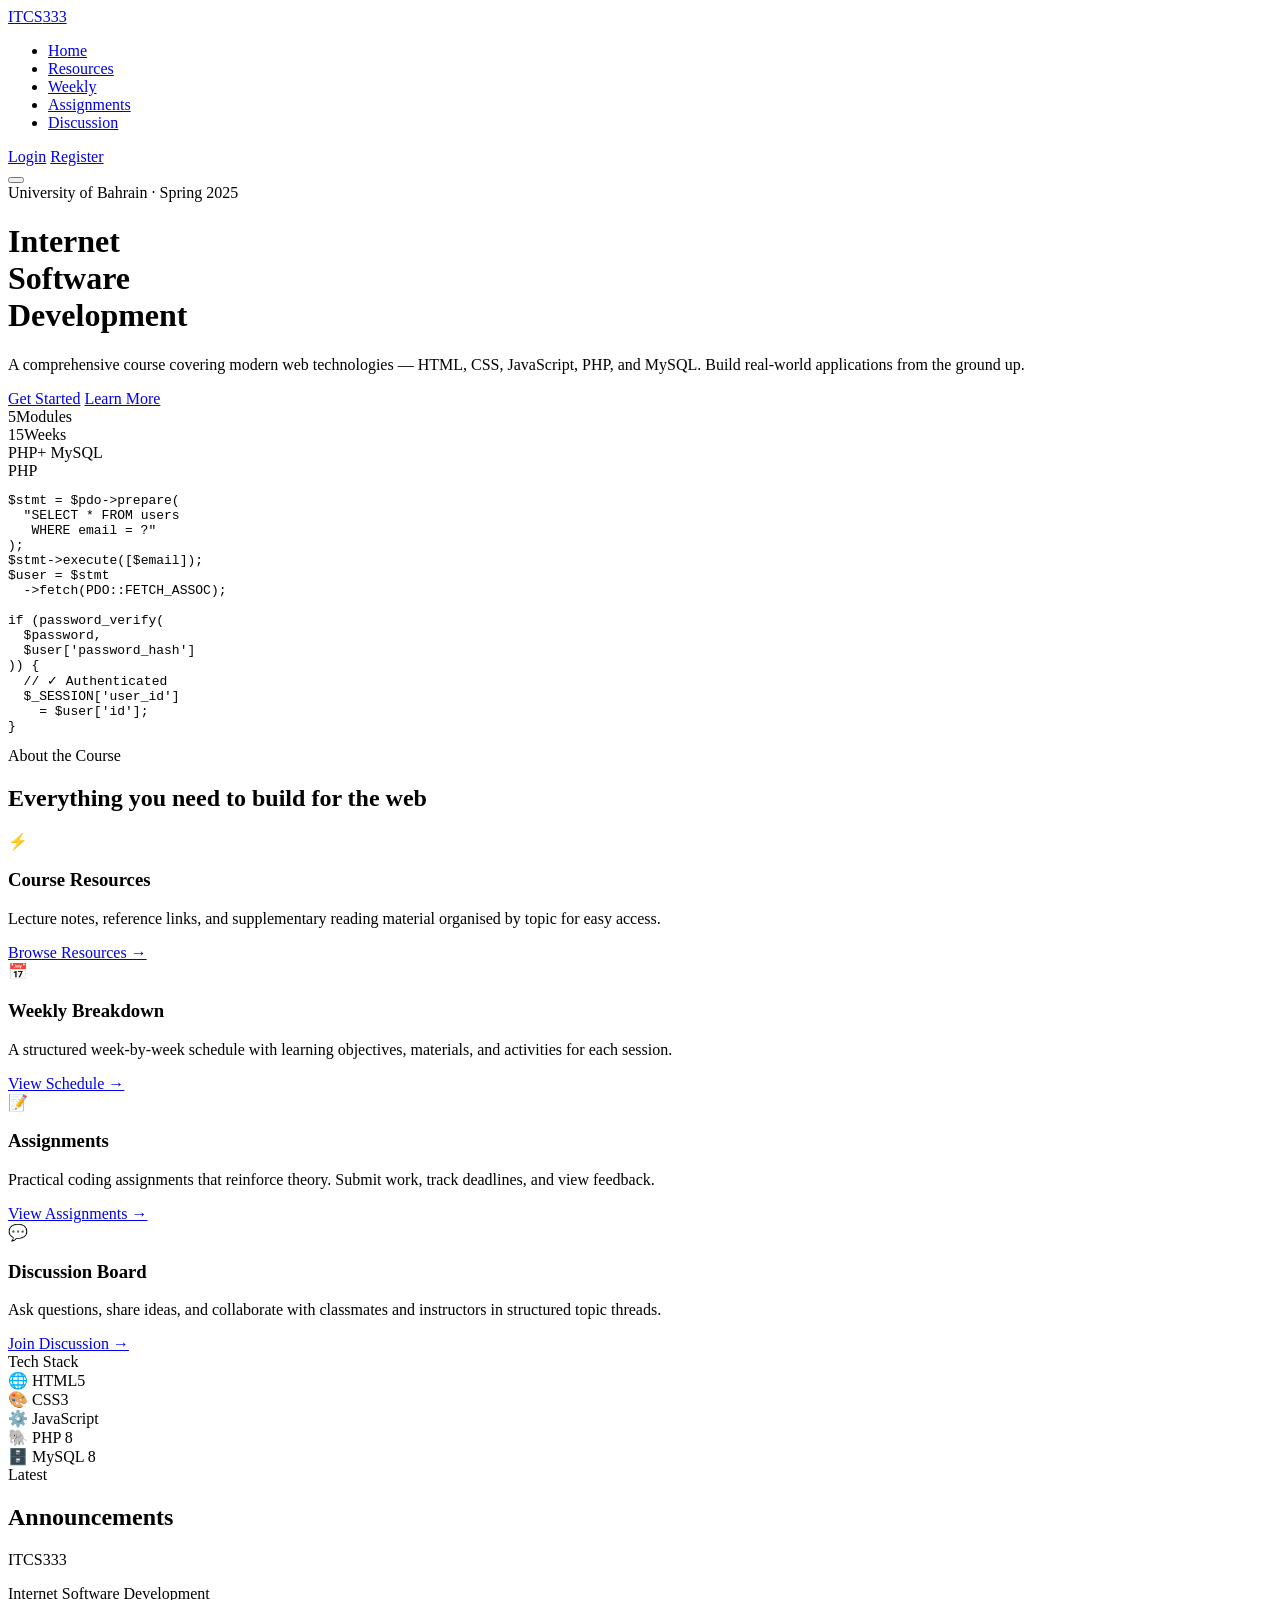
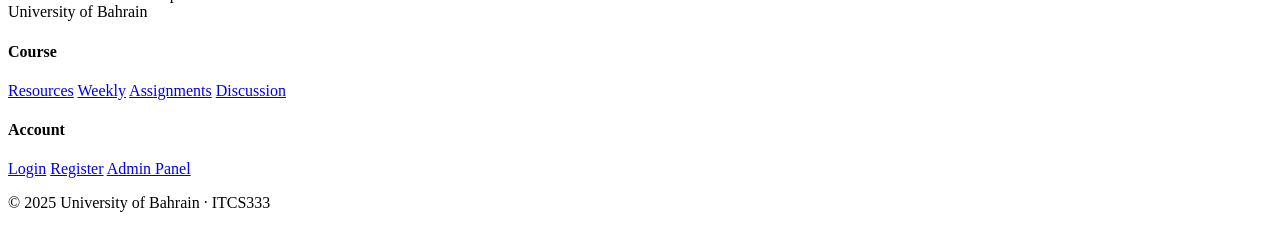
==== index.html @ 6b1d72b9 "Updated" ====
<!DOCTYPE html>
<html lang="en">
<head>
  <meta charset="UTF-8" />
  <meta name="viewport" content="width=device-width, initial-scale=1.0" />
  <title>ITCS333 — Internet Software Development</title>
  <link rel="preconnect" href="https://fonts.googleapis.com" />
  <link rel="preconnect" href="https://fonts.gstatic.com" crossorigin />
  <link href="https://fonts.googleapis.com/css2?family=Syne:wght@400;600;700;800&family=DM+Sans:ital,opsz,wght@0,9..40,300;0,9..40,400;0,9..40,500;1,9..40,300&display=swap" rel="stylesheet" />
  <link rel="stylesheet" href="src/css/style.css" />
</head>
<body>
  <!-- NAV -->
  <nav id="navbar" class="navbar">
    <div class="nav-inner">
      <a href="index.html" class="nav-logo">ITCS<span>333</span></a>
      <ul class="nav-links" id="nav-links">
        <li><a href="index.html" class="active">Home</a></li>
        <li><a href="src/resources/index.html">Resources</a></li>
        <li><a href="src/weekly/index.html">Weekly</a></li>
        <li><a href="src/assignments/index.html">Assignments</a></li>
        <li><a href="src/discussion/index.html">Discussion</a></li>
      </ul>
      <div class="nav-actions" id="nav-actions">
        <a href="src/auth/login.html" class="btn btn-ghost" id="login-btn">Login</a>
        <a href="src/auth/register.html" class="btn btn-primary" id="register-btn">Register</a>
      </div>
      <button class="nav-hamburger" id="hamburger" aria-label="Toggle menu">
        <span></span><span></span><span></span>
      </button>
    </div>
  </nav>

  <!-- HERO -->
  <header class="hero" id="home">
    <div class="hero-bg">
      <div class="hero-grid"></div>
      <div class="hero-orb orb-1"></div>
      <div class="hero-orb orb-2"></div>
    </div>
    <div class="hero-content">
      <div class="hero-badge" id="hero-badge">University of Bahrain · Spring 2025</div>
      <h1 class="hero-title" id="hero-title">
        Internet<br /><span class="hero-accent">Software</span><br />Development
      </h1>
      <p class="hero-sub" id="hero-sub">
        A comprehensive course covering modern web technologies — HTML, CSS, JavaScript, PHP, and MySQL. Build real-world applications from the ground up.
      </p>
      <div class="hero-cta" id="hero-cta">
        <a href="src/auth/register.html" class="btn btn-primary btn-lg">Get Started</a>
        <a href="#course-info" class="btn btn-outline btn-lg">Learn More</a>
      </div>
      <div class="hero-stats" id="hero-stats">
        <div class="stat"><span class="stat-num">5</span><span class="stat-label">Modules</span></div>
        <div class="stat-divider"></div>
        <div class="stat"><span class="stat-num">15</span><span class="stat-label">Weeks</span></div>
        <div class="stat-divider"></div>
        <div class="stat"><span class="stat-num">PHP</span><span class="stat-label">+ MySQL</span></div>
      </div>
    </div>
    <div class="hero-visual">
      <div class="code-card" id="code-card">
        <div class="code-card-bar">
          <span class="dot dot-red"></span>
          <span class="dot dot-yellow"></span>
          <span class="dot dot-green"></span>
          <span class="code-lang">PHP</span>
        </div>
        <pre class="code-body"><code><span class="c-keyword">$stmt</span> = <span class="c-fn">$pdo</span>-><span class="c-fn">prepare</span>(
  <span class="c-str">"SELECT * FROM users
   WHERE email = ?"</span>
);
<span class="c-keyword">$stmt</span>-><span class="c-fn">execute</span>([<span class="c-keyword">$email</span>]);
<span class="c-keyword">$user</span> = <span class="c-keyword">$stmt</span>
  -><span class="c-fn">fetch</span>(<span class="c-const">PDO::FETCH_ASSOC</span>);

<span class="c-kw2">if</span> (<span class="c-fn">password_verify</span>(
  <span class="c-keyword">$password</span>,
  <span class="c-keyword">$user</span>[<span class="c-str">'password_hash'</span>]
)) {
  <span class="c-comment">// ✓ Authenticated</span>
  <span class="c-keyword">$_SESSION</span>[<span class="c-str">'user_id'</span>]
    = <span class="c-keyword">$user</span>[<span class="c-str">'id'</span>];
}</code></pre>
      </div>
    </div>
  </header>

  <!-- COURSE INFO SECTION -->
  <section class="section course-info" id="course-info">
    <div class="container">
      <div class="section-label">About the Course</div>
      <h2 class="section-title">Everything you need to build for the web</h2>
      <div class="info-grid">
        <div class="info-card" id="info-card-0">
          <div class="info-icon">⚡</div>
          <h3>Course Resources</h3>
          <p>Lecture notes, reference links, and supplementary reading material organised by topic for easy access.</p>
          <a href="src/resources/index.html" class="info-link">Browse Resources →</a>
        </div>
        <div class="info-card" id="info-card-1">
          <div class="info-icon">📅</div>
          <h3>Weekly Breakdown</h3>
          <p>A structured week-by-week schedule with learning objectives, materials, and activities for each session.</p>
          <a href="src/weekly/index.html" class="info-link">View Schedule →</a>
        </div>
        <div class="info-card" id="info-card-2">
          <div class="info-icon">📝</div>
          <h3>Assignments</h3>
          <p>Practical coding assignments that reinforce theory. Submit work, track deadlines, and view feedback.</p>
          <a href="src/assignments/index.html" class="info-link">View Assignments →</a>
        </div>
        <div class="info-card" id="info-card-3">
          <div class="info-icon">💬</div>
          <h3>Discussion Board</h3>
          <p>Ask questions, share ideas, and collaborate with classmates and instructors in structured topic threads.</p>
          <a href="src/discussion/index.html" class="info-link">Join Discussion →</a>
        </div>
      </div>
    </div>
  </section>

  <!-- TECH STACK STRIP -->
  <section class="tech-strip">
    <div class="container">
      <div class="tech-label">Tech Stack</div>
      <div class="tech-items">
        <div class="tech-item"><span class="tech-icon">🌐</span> HTML5</div>
        <div class="tech-item"><span class="tech-icon">🎨</span> CSS3</div>
        <div class="tech-item"><span class="tech-icon">⚙️</span> JavaScript</div>
        <div class="tech-item"><span class="tech-icon">🐘</span> PHP 8</div>
        <div class="tech-item"><span class="tech-icon">🗄️</span> MySQL 8</div>
      </div>
    </div>
  </section>

  <!-- ANNOUNCEMENTS / RECENT ACTIVITY -->
  <section class="section announcements" id="announcements">
    <div class="container">
      <div class="announce-header">
        <div>
          <div class="section-label">Latest</div>
          <h2 class="section-title">Announcements</h2>
        </div>
      </div>
      <div class="announce-list" id="announce-list">
        <!-- Populated by JS -->
        <div class="announce-item skeleton"></div>
        <div class="announce-item skeleton"></div>
        <div class="announce-item skeleton"></div>
      </div>
    </div>
  </section>

  <!-- FOOTER -->
  <footer class="footer" id="footer">
    <div class="container footer-inner">
      <div class="footer-brand">
        <span class="nav-logo">ITCS<span>333</span></span>
        <p>Internet Software Development<br />University of Bahrain</p>
      </div>
      <div class="footer-links">
        <div class="footer-col">
          <h4>Course</h4>
          <a href="src/resources/index.html">Resources</a>
          <a href="src/weekly/index.html">Weekly</a>
          <a href="src/assignments/index.html">Assignments</a>
          <a href="src/discussion/index.html">Discussion</a>
        </div>
        <div class="footer-col">
          <h4>Account</h4>
          <a href="src/auth/login.html">Login</a>
          <a href="src/auth/register.html">Register</a>
          <a href="src/admin/index.html">Admin Panel</a>
        </div>
      </div>
    </div>
    <div class="footer-bottom">
      <p>© 2025 University of Bahrain · ITCS333</p>
    </div>
  </footer>

  <script src="src/js/main.js"></script>
  <script src="src/js/auth.js"></script>
</body>
</html>
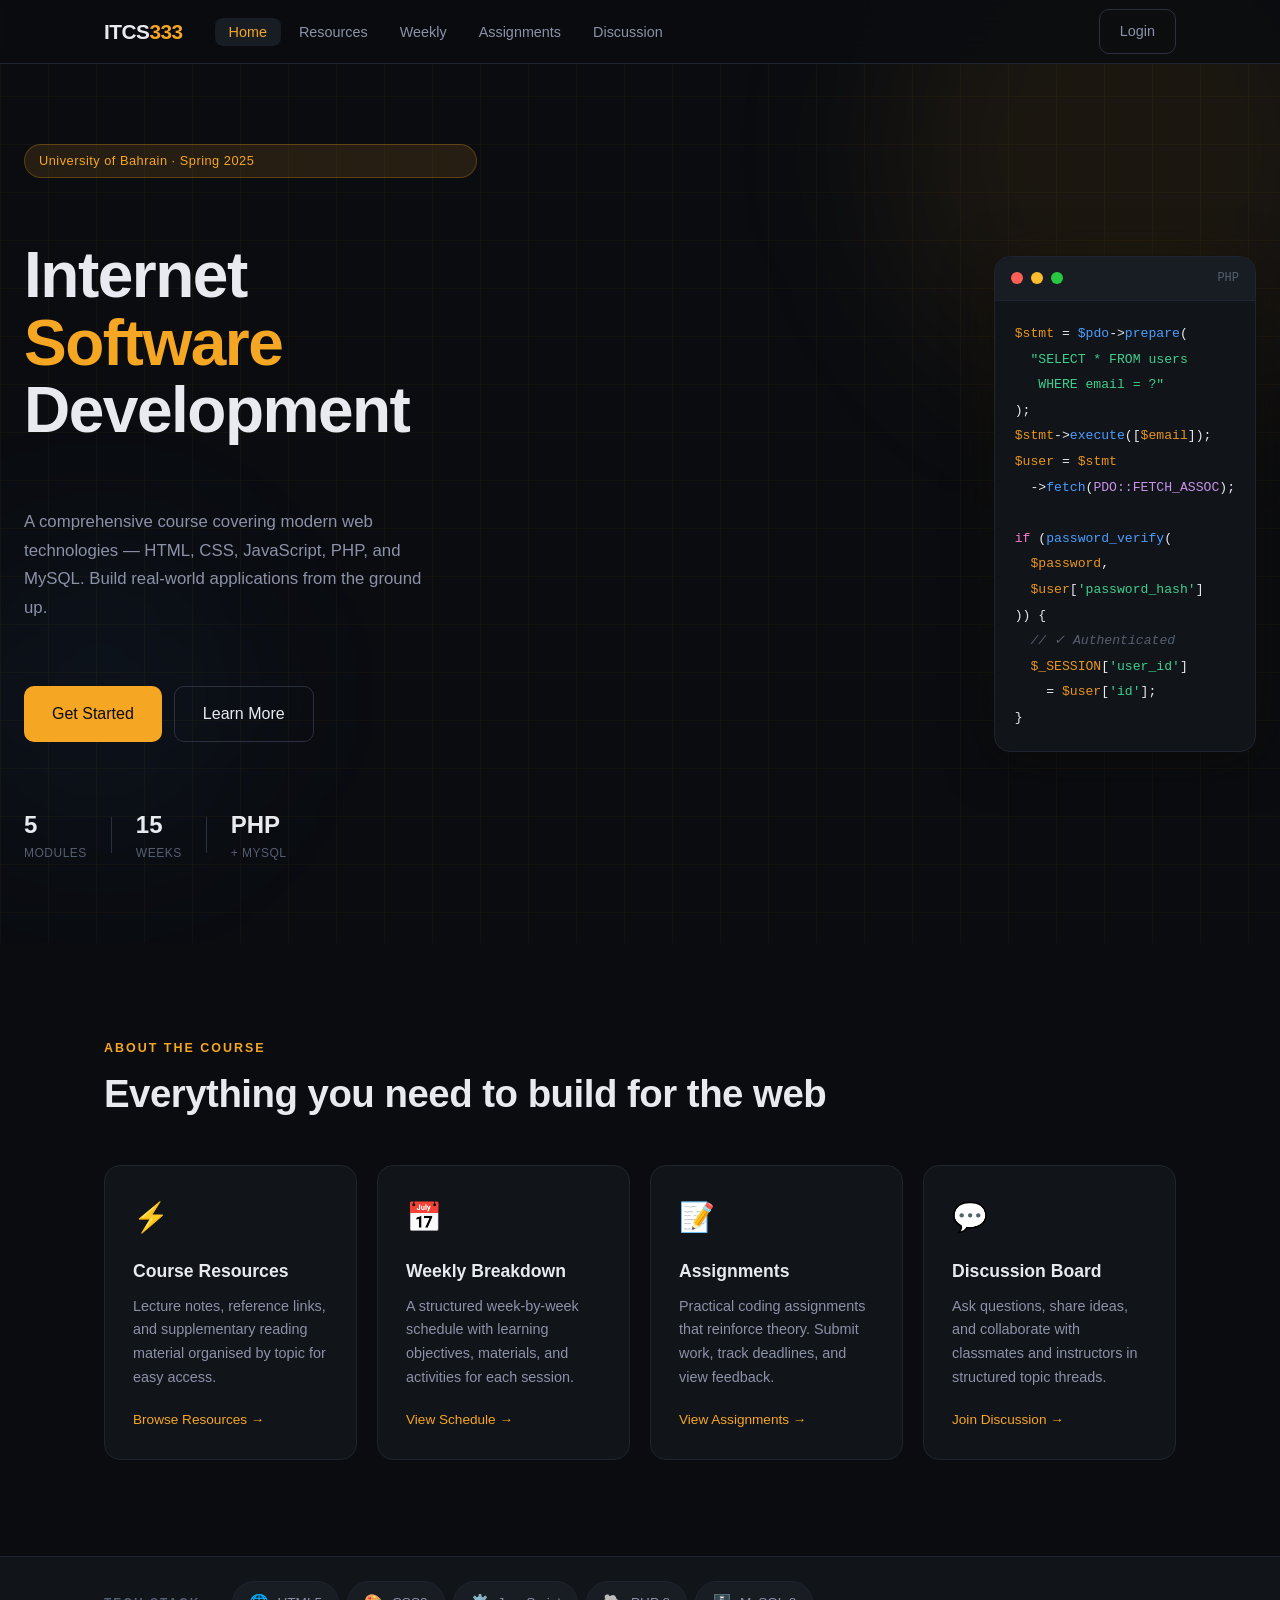
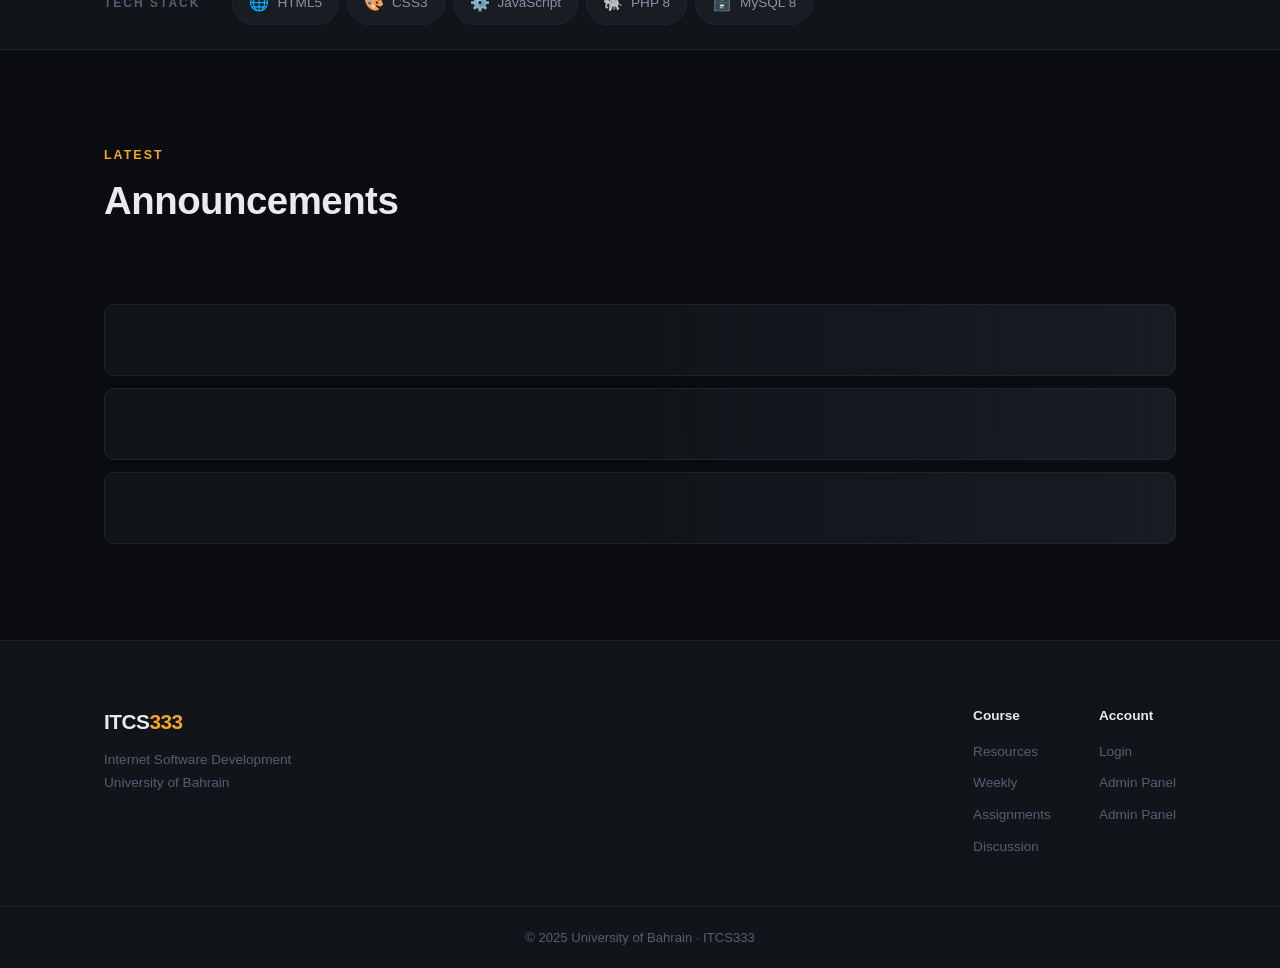
==== commit 2772b806: "Updated2" ====
--- a/index.html
+++ b/index.html
@@ -7,7 +7,7 @@
   <link rel="preconnect" href="https://fonts.googleapis.com" />
   <link rel="preconnect" href="https://fonts.gstatic.com" crossorigin />
   <link href="https://fonts.googleapis.com/css2?family=Syne:wght@400;600;700;800&family=DM+Sans:ital,opsz,wght@0,9..40,300;0,9..40,400;0,9..40,500;1,9..40,300&display=swap" rel="stylesheet" />
-  <link rel="stylesheet" href="src/css/style.css" />
+  <link rel="stylesheet" href="src/common/styles.css" />
 </head>
 <body>
   <!-- NAV -->
@@ -22,8 +22,7 @@
         <li><a href="src/discussion/index.html">Discussion</a></li>
       </ul>
       <div class="nav-actions" id="nav-actions">
-        <a href="src/auth/login.html" class="btn btn-ghost" id="login-btn">Login</a>
-        <a href="src/auth/register.html" class="btn btn-primary" id="register-btn">Register</a>
+        <a href="src/auth/login.html" class="btn btn-ghost">Login</a>
       </div>
       <button class="nav-hamburger" id="hamburger" aria-label="Toggle menu">
         <span></span><span></span><span></span>
@@ -170,7 +169,7 @@
         <div class="footer-col">
           <h4>Account</h4>
           <a href="src/auth/login.html">Login</a>
-          <a href="src/auth/register.html">Register</a>
+          <a href="src/admin/manage_users.html">Admin Panel</a>
           <a href="src/admin/index.html">Admin Panel</a>
         </div>
       </div>
@@ -180,7 +179,5 @@
     </div>
   </footer>
 
-  <script src="src/js/main.js"></script>
-  <script src="src/js/auth.js"></script>
 </body>
 </html>
--- a/src/common/styles.css
+++ b/src/common/styles.css
@@ -0,0 +1,487 @@
+/* CSS Styles */
+/* ═══════════════════════════════════════════════
+   ITCS333 — Global Styles
+   Aesthetic: Academic-tech, dark-anchored, amber accent
+   ═══════════════════════════════════════════════ */
+
+/* ── Reset & Variables ── */
+*, *::before, *::after { box-sizing: border-box; margin: 0; padding: 0; }
+
+:root {
+  --bg:         #0a0c10;
+  --bg-2:       #111419;
+  --bg-3:       #181c23;
+  --border:     #1f2530;
+  --border-2:   #2a3040;
+  --text:       #e8eaf0;
+  --text-2:     #8b92a8;
+  --text-3:     #555e72;
+  --accent:     #f5a623;
+  --accent-2:   #e8961a;
+  --accent-dim: rgba(245,166,35,0.12);
+  --accent-glow:rgba(245,166,35,0.25);
+  --blue:       #4a9eff;
+  --green:      #3ecf8e;
+  --red:        #ff5f5f;
+  --radius:     10px;
+  --radius-lg:  16px;
+  --shadow:     0 4px 24px rgba(0,0,0,0.4);
+  --shadow-lg:  0 8px 48px rgba(0,0,0,0.5);
+  --font-head:  'Syne', sans-serif;
+  --font-body:  'DM Sans', sans-serif;
+  --nav-h:      64px;
+  --transition: 0.2s ease;
+}
+
+html { scroll-behavior: smooth; font-size: 16px; }
+
+body {
+  background: var(--bg);
+  color: var(--text);
+  font-family: var(--font-body);
+  font-size: 1rem;
+  line-height: 1.6;
+  -webkit-font-smoothing: antialiased;
+  overflow-x: hidden;
+}
+
+a { color: inherit; text-decoration: none; }
+img { max-width: 100%; display: block; }
+ul { list-style: none; }
+
+/* ── Utility ── */
+.container { max-width: 1120px; margin: 0 auto; padding: 0 24px; }
+
+.btn {
+  display: inline-flex; align-items: center; justify-content: center;
+  gap: 8px; padding: 10px 20px; border-radius: var(--radius);
+  font-family: var(--font-body); font-size: 0.9rem; font-weight: 500;
+  cursor: pointer; border: none; transition: all var(--transition);
+  white-space: nowrap; text-decoration: none;
+}
+.btn-primary { background: var(--accent); color: #0a0c10; }
+.btn-primary:hover { background: var(--accent-2); transform: translateY(-1px); box-shadow: 0 4px 16px var(--accent-glow); }
+.btn-ghost { background: transparent; color: var(--text-2); border: 1px solid var(--border-2); }
+.btn-ghost:hover { color: var(--text); border-color: var(--text-3); }
+.btn-outline { background: transparent; color: var(--text); border: 1px solid var(--border-2); }
+.btn-outline:hover { border-color: var(--accent); color: var(--accent); }
+.btn-danger { background: var(--red); color: #fff; }
+.btn-danger:hover { opacity: 0.85; }
+.btn-lg { padding: 14px 28px; font-size: 1rem; }
+.btn-full { width: 100%; }
+.btn:disabled { opacity: 0.5; cursor: not-allowed; }
+
+/* ── Navbar ── */
+.navbar {
+  position: fixed; top: 0; left: 0; right: 0; z-index: 100;
+  height: var(--nav-h);
+  background: rgba(10,12,16,0.85);
+  border-bottom: 1px solid var(--border);
+  backdrop-filter: blur(16px);
+  -webkit-backdrop-filter: blur(16px);
+  transition: background var(--transition);
+}
+.nav-inner {
+  max-width: 1120px; margin: 0 auto; padding: 0 24px;
+  height: 100%; display: flex; align-items: center; gap: 32px;
+}
+.nav-logo {
+  font-family: var(--font-head); font-size: 1.3rem; font-weight: 800;
+  color: var(--text); letter-spacing: -0.5px;
+}
+.nav-logo span { color: var(--accent); }
+.nav-links { display: flex; gap: 4px; flex: 1; }
+.nav-links a {
+  padding: 6px 14px; border-radius: 8px; font-size: 0.9rem;
+  color: var(--text-2); transition: all var(--transition);
+}
+.nav-links a:hover, .nav-links a.active { color: var(--text); background: var(--bg-3); }
+.nav-links a.active { color: var(--accent); }
+.nav-actions { display: flex; gap: 10px; margin-left: auto; }
+.nav-hamburger { display: none; flex-direction: column; gap: 5px; background: none; border: none; cursor: pointer; padding: 4px; }
+.nav-hamburger span { display: block; width: 22px; height: 2px; background: var(--text-2); border-radius: 2px; transition: all var(--transition); }
+
+/* ── Hero ── */
+.hero {
+  min-height: 100vh; display: flex; align-items: center;
+  padding: var(--nav-h) 24px 0;
+  position: relative; overflow: hidden;
+}
+.hero-bg { position: absolute; inset: 0; z-index: 0; }
+.hero-grid {
+  position: absolute; inset: 0;
+  background-image:
+    linear-gradient(rgba(245,166,35,0.04) 1px, transparent 1px),
+    linear-gradient(90deg, rgba(245,166,35,0.04) 1px, transparent 1px);
+  background-size: 48px 48px;
+}
+.hero-orb {
+  position: absolute; border-radius: 50%; filter: blur(80px); pointer-events: none;
+}
+.orb-1 { width: 500px; height: 500px; background: rgba(245,166,35,0.07); top: -100px; right: -100px; animation: float 8s ease-in-out infinite; }
+.orb-2 { width: 300px; height: 300px; background: rgba(74,158,255,0.05); bottom: 100px; left: -50px; animation: float 10s ease-in-out infinite reverse; }
+@keyframes float { 0%,100% { transform: translateY(0); } 50% { transform: translateY(-30px); } }
+
+.hero { max-width: 100%; }
+.hero-content {
+  position: relative; z-index: 1;
+  max-width: 1120px; margin: 0 auto; padding: 80px 0;
+  display: grid; grid-template-columns: 1fr 1fr; gap: 64px; align-items: center;
+  width: 100%;
+}
+/* hero content is left col */
+.hero-content > *:not(.hero-visual) { grid-column: 1; }
+.hero-visual { grid-column: 2; grid-row: 1 / 6; }
+
+.hero-badge {
+  display: inline-flex; align-items: center; gap: 8px;
+  background: var(--accent-dim); border: 1px solid rgba(245,166,35,0.25);
+  color: var(--accent); padding: 6px 14px; border-radius: 100px;
+  font-size: 0.8rem; font-weight: 500; letter-spacing: 0.5px;
+  opacity: 0; animation: fadeUp 0.6s ease 0.1s forwards;
+}
+.hero-title {
+  font-family: var(--font-head); font-size: clamp(2.8rem, 5vw, 4.2rem);
+  font-weight: 800; line-height: 1.05; letter-spacing: -1.5px;
+  opacity: 0; animation: fadeUp 0.6s ease 0.25s forwards;
+}
+.hero-accent { color: var(--accent); }
+.hero-sub {
+  font-size: 1.05rem; color: var(--text-2); max-width: 420px; line-height: 1.7;
+  opacity: 0; animation: fadeUp 0.6s ease 0.35s forwards;
+}
+.hero-cta {
+  display: flex; gap: 12px; flex-wrap: wrap;
+  opacity: 0; animation: fadeUp 0.6s ease 0.45s forwards;
+}
+.hero-stats {
+  display: flex; align-items: center; gap: 24px;
+  opacity: 0; animation: fadeUp 0.6s ease 0.55s forwards;
+}
+.stat { display: flex; flex-direction: column; }
+.stat-num { font-family: var(--font-head); font-size: 1.5rem; font-weight: 700; color: var(--text); }
+.stat-label { font-size: 0.75rem; color: var(--text-3); text-transform: uppercase; letter-spacing: 0.5px; }
+.stat-divider { width: 1px; height: 36px; background: var(--border-2); }
+
+/* Code card */
+.hero-visual {
+  display: flex; justify-content: center; align-items: center;
+  opacity: 0; animation: fadeIn 0.8s ease 0.5s forwards;
+}
+.code-card {
+  background: var(--bg-2); border: 1px solid var(--border);
+  border-radius: var(--radius-lg); overflow: hidden;
+  box-shadow: var(--shadow-lg), 0 0 60px rgba(245,166,35,0.06);
+  width: 100%; max-width: 400px;
+}
+.code-card-bar {
+  display: flex; align-items: center; gap: 8px;
+  padding: 12px 16px; background: var(--bg-3); border-bottom: 1px solid var(--border);
+}
+.dot { width: 12px; height: 12px; border-radius: 50%; }
+.dot-red { background: #ff5f57; }
+.dot-yellow { background: #febc2e; }
+.dot-green { background: #28c840; }
+.code-lang { margin-left: auto; font-size: 0.75rem; color: var(--text-3); font-family: monospace; }
+.code-body { padding: 20px; overflow: auto; }
+.code-body code { font-family: 'Courier New', monospace; font-size: 0.82rem; line-height: 1.7; }
+.c-keyword { color: #e8961a; }
+.c-fn      { color: #4a9eff; }
+.c-str     { color: #3ecf8e; }
+.c-const   { color: #c792ea; }
+.c-kw2     { color: #ff79c6; }
+.c-comment { color: #555e72; font-style: italic; }
+
+@keyframes fadeUp { from { opacity:0; transform:translateY(20px); } to { opacity:1; transform:translateY(0); } }
+@keyframes fadeIn { from { opacity:0; } to { opacity:1; } }
+
+/* ── Sections ── */
+.section { padding: 96px 0; }
+.section-label {
+  font-size: 0.78rem; font-weight: 600; letter-spacing: 2px;
+  text-transform: uppercase; color: var(--accent); margin-bottom: 12px;
+}
+.section-title {
+  font-family: var(--font-head); font-size: clamp(1.8rem, 3vw, 2.6rem);
+  font-weight: 700; letter-spacing: -0.5px; line-height: 1.2; margin-bottom: 48px;
+}
+
+/* ── Course Info Cards ── */
+.course-info { background: var(--bg); }
+.info-grid { display: grid; grid-template-columns: repeat(auto-fit, minmax(240px, 1fr)); gap: 20px; }
+.info-card {
+  background: var(--bg-2); border: 1px solid var(--border);
+  border-radius: var(--radius-lg); padding: 28px;
+  transition: all var(--transition); cursor: default;
+}
+.info-card:hover {
+  border-color: var(--accent); background: var(--bg-3);
+  transform: translateY(-2px); box-shadow: 0 8px 32px rgba(245,166,35,0.08);
+}
+.info-icon { font-size: 1.8rem; margin-bottom: 16px; }
+.info-card h3 {
+  font-family: var(--font-head); font-size: 1.1rem; font-weight: 700;
+  margin-bottom: 10px; color: var(--text);
+}
+.info-card p { font-size: 0.9rem; color: var(--text-2); line-height: 1.65; margin-bottom: 16px; }
+.info-link { font-size: 0.85rem; color: var(--accent); font-weight: 500; transition: gap var(--transition); }
+.info-link:hover { text-decoration: underline; }
+
+/* ── Tech Strip ── */
+.tech-strip { background: var(--bg-2); border-top: 1px solid var(--border); border-bottom: 1px solid var(--border); padding: 24px 0; }
+.tech-strip .container { display: flex; align-items: center; gap: 32px; flex-wrap: wrap; }
+.tech-label { font-size: 0.75rem; text-transform: uppercase; letter-spacing: 2px; color: var(--text-3); font-weight: 600; }
+.tech-items { display: flex; gap: 8px; flex-wrap: wrap; }
+.tech-item { display: flex; align-items: center; gap: 8px; padding: 8px 16px; background: var(--bg-3); border: 1px solid var(--border); border-radius: 100px; font-size: 0.85rem; color: var(--text-2); }
+.tech-icon { font-size: 1rem; }
+
+/* ── Announcements ── */
+.announcements { background: var(--bg); }
+.announce-header { display: flex; align-items: flex-end; justify-content: space-between; margin-bottom: 32px; }
+.announce-list { display: flex; flex-direction: column; gap: 12px; }
+.announce-item {
+  background: var(--bg-2); border: 1px solid var(--border);
+  border-radius: var(--radius); padding: 20px 24px;
+  display: flex; align-items: flex-start; gap: 16px;
+  transition: border-color var(--transition);
+}
+.announce-item:hover { border-color: var(--border-2); }
+.announce-dot { width: 8px; height: 8px; border-radius: 50%; background: var(--accent); margin-top: 6px; flex-shrink: 0; }
+.announce-body { flex: 1; }
+.announce-title { font-weight: 500; color: var(--text); margin-bottom: 4px; }
+.announce-meta { font-size: 0.82rem; color: var(--text-3); }
+.skeleton {
+  height: 72px; border-radius: var(--radius);
+  background: linear-gradient(90deg, var(--bg-2) 25%, var(--bg-3) 50%, var(--bg-2) 75%);
+  background-size: 200% 100%;
+  animation: shimmer 1.4s infinite;
+}
+@keyframes shimmer { 0% { background-position:200% 0; } 100% { background-position:-200% 0; } }
+
+/* ── Footer ── */
+.footer { background: var(--bg-2); border-top: 1px solid var(--border); padding: 64px 0 0; }
+.footer-inner { display: flex; gap: 64px; flex-wrap: wrap; padding-bottom: 48px; }
+.footer-brand p { font-size: 0.85rem; color: var(--text-3); margin-top: 10px; line-height: 1.7; }
+.footer-links { display: flex; gap: 48px; margin-left: auto; }
+.footer-col { display: flex; flex-direction: column; gap: 10px; }
+.footer-col h4 { font-family: var(--font-head); font-size: 0.85rem; font-weight: 700; color: var(--text); margin-bottom: 4px; }
+.footer-col a { font-size: 0.85rem; color: var(--text-3); transition: color var(--transition); }
+.footer-col a:hover { color: var(--accent); }
+.footer-bottom { border-top: 1px solid var(--border); padding: 20px 24px; text-align: center; font-size: 0.82rem; color: var(--text-3); }
+
+/* ═══════════════════════════════════════════════
+   AUTH PAGES (login.html / register.html)
+   ═══════════════════════════════════════════════ */
+.auth-page {
+  min-height: 100vh; display: flex; align-items: center; justify-content: center;
+  padding: 24px; background: var(--bg);
+  position: relative; overflow: hidden;
+}
+.auth-page::before {
+  content: ''; position: absolute; inset: 0;
+  background-image:
+    linear-gradient(rgba(245,166,35,0.03) 1px, transparent 1px),
+    linear-gradient(90deg, rgba(245,166,35,0.03) 1px, transparent 1px);
+  background-size: 48px 48px;
+}
+.auth-card {
+  background: var(--bg-2); border: 1px solid var(--border);
+  border-radius: var(--radius-lg); padding: 40px;
+  width: 100%; max-width: 440px; position: relative; z-index: 1;
+  box-shadow: var(--shadow-lg);
+  animation: fadeUp 0.5s ease forwards;
+}
+.auth-logo { text-align: center; margin-bottom: 32px; }
+.auth-logo .nav-logo { font-size: 1.6rem; }
+.auth-logo p { font-size: 0.85rem; color: var(--text-3); margin-top: 6px; }
+.auth-title {
+  font-family: var(--font-head); font-size: 1.5rem; font-weight: 700;
+  text-align: center; margin-bottom: 8px;
+}
+.auth-sub { text-align: center; font-size: 0.88rem; color: var(--text-2); margin-bottom: 32px; }
+
+/* Forms */
+.form-group { display: flex; flex-direction: column; gap: 6px; margin-bottom: 18px; }
+.form-label { font-size: 0.85rem; font-weight: 500; color: var(--text-2); }
+.form-input {
+  background: var(--bg-3); border: 1px solid var(--border-2);
+  border-radius: var(--radius); padding: 11px 14px;
+  color: var(--text); font-family: var(--font-body); font-size: 0.95rem;
+  transition: border-color var(--transition), box-shadow var(--transition);
+  width: 100%;
+}
+.form-input:focus { outline: none; border-color: var(--accent); box-shadow: 0 0 0 3px var(--accent-dim); }
+.form-input::placeholder { color: var(--text-3); }
+.form-input.error { border-color: var(--red); }
+.form-error { font-size: 0.8rem; color: var(--red); min-height: 16px; }
+.form-hint { font-size: 0.8rem; color: var(--text-3); }
+
+.auth-footer { text-align: center; margin-top: 24px; font-size: 0.88rem; color: var(--text-3); }
+.auth-footer a { color: var(--accent); font-weight: 500; }
+.auth-footer a:hover { text-decoration: underline; }
+
+.alert {
+  padding: 12px 16px; border-radius: var(--radius); font-size: 0.88rem;
+  margin-bottom: 20px; display: none;
+}
+.alert.show { display: block; }
+.alert-error { background: rgba(255,95,95,0.1); border: 1px solid rgba(255,95,95,0.25); color: #ff8080; }
+.alert-success { background: rgba(62,207,142,0.1); border: 1px solid rgba(62,207,142,0.25); color: var(--green); }
+
+/* Password strength */
+.pw-strength { display: flex; gap: 4px; margin-top: 6px; }
+.pw-bar { height: 3px; flex: 1; border-radius: 2px; background: var(--border-2); transition: background 0.3s; }
+.pw-bar.weak   { background: var(--red); }
+.pw-bar.fair   { background: var(--accent); }
+.pw-bar.strong { background: var(--green); }
+.pw-label { font-size: 0.75rem; color: var(--text-3); margin-top: 4px; }
+
+/* ═══════════════════════════════════════════════
+   ADMIN PANEL (src/admin/)
+   ═══════════════════════════════════════════════ */
+.admin-layout { display: flex; min-height: 100vh; padding-top: var(--nav-h); }
+.admin-sidebar {
+  width: 240px; background: var(--bg-2); border-right: 1px solid var(--border);
+  padding: 24px 16px; position: fixed; top: var(--nav-h); bottom: 0;
+  overflow-y: auto; z-index: 50;
+}
+.sidebar-title { font-size: 0.72rem; text-transform: uppercase; letter-spacing: 2px; color: var(--text-3); font-weight: 600; padding: 0 8px; margin-bottom: 12px; }
+.sidebar-nav { display: flex; flex-direction: column; gap: 2px; }
+.sidebar-link {
+  display: flex; align-items: center; gap: 10px; padding: 10px 12px;
+  border-radius: 8px; font-size: 0.9rem; color: var(--text-2);
+  transition: all var(--transition);
+}
+.sidebar-link:hover { background: var(--bg-3); color: var(--text); }
+.sidebar-link.active { background: var(--accent-dim); color: var(--accent); }
+.sidebar-icon { width: 18px; text-align: center; }
+.admin-main { flex: 1; margin-left: 240px; padding: 32px; }
+.admin-header { margin-bottom: 32px; }
+.admin-header h1 { font-family: var(--font-head); font-size: 1.8rem; font-weight: 700; }
+.admin-header p { color: var(--text-2); font-size: 0.9rem; margin-top: 4px; }
+
+/* Stats cards */
+.stats-grid { display: grid; grid-template-columns: repeat(auto-fit, minmax(180px, 1fr)); gap: 16px; margin-bottom: 32px; }
+.stat-card {
+  background: var(--bg-2); border: 1px solid var(--border);
+  border-radius: var(--radius); padding: 20px;
+}
+.stat-card-label { font-size: 0.8rem; color: var(--text-3); text-transform: uppercase; letter-spacing: 0.5px; margin-bottom: 8px; }
+.stat-card-num { font-family: var(--font-head); font-size: 2rem; font-weight: 700; color: var(--text); }
+.stat-card-sub { font-size: 0.78rem; color: var(--text-3); margin-top: 4px; }
+
+/* Tables */
+.table-card { background: var(--bg-2); border: 1px solid var(--border); border-radius: var(--radius-lg); overflow: hidden; }
+.table-card-header { display: flex; align-items: center; justify-content: space-between; padding: 20px 24px; border-bottom: 1px solid var(--border); }
+.table-card-header h2 { font-family: var(--font-head); font-size: 1.1rem; font-weight: 700; }
+.data-table { width: 100%; border-collapse: collapse; }
+.data-table th {
+  text-align: left; padding: 12px 24px; font-size: 0.78rem;
+  text-transform: uppercase; letter-spacing: 0.5px;
+  color: var(--text-3); background: var(--bg-3);
+  border-bottom: 1px solid var(--border); font-weight: 600;
+}
+.data-table td { padding: 14px 24px; font-size: 0.9rem; border-bottom: 1px solid var(--border); vertical-align: middle; }
+.data-table tr:last-child td { border-bottom: none; }
+.data-table tr:hover td { background: rgba(255,255,255,0.01); }
+.data-table .actions { display: flex; gap: 8px; }
+
+/* Badges */
+.badge {
+  display: inline-flex; align-items: center; padding: 3px 10px;
+  border-radius: 100px; font-size: 0.75rem; font-weight: 600;
+}
+.badge-admin  { background: rgba(245,166,35,0.15); color: var(--accent); }
+.badge-student{ background: rgba(74,158,255,0.15); color: var(--blue); }
+.badge-active { background: rgba(62,207,142,0.15); color: var(--green); }
+
+/* Search bar */
+.search-bar {
+  display: flex; align-items: center; gap: 10px;
+  background: var(--bg-3); border: 1px solid var(--border-2);
+  border-radius: var(--radius); padding: 8px 14px;
+}
+.search-bar input {
+  background: none; border: none; color: var(--text);
+  font-family: var(--font-body); font-size: 0.9rem; outline: none; width: 200px;
+}
+.search-bar input::placeholder { color: var(--text-3); }
+
+/* Modal */
+.modal-overlay {
+  position: fixed; inset: 0; background: rgba(0,0,0,0.6);
+  z-index: 200; display: flex; align-items: center; justify-content: center;
+  padding: 24px; opacity: 0; pointer-events: none; transition: opacity 0.2s;
+}
+.modal-overlay.open { opacity: 1; pointer-events: auto; }
+.modal {
+  background: var(--bg-2); border: 1px solid var(--border);
+  border-radius: var(--radius-lg); padding: 32px; width: 100%; max-width: 480px;
+  transform: translateY(16px); transition: transform 0.2s;
+}
+.modal-overlay.open .modal { transform: translateY(0); }
+.modal-title { font-family: var(--font-head); font-size: 1.2rem; font-weight: 700; margin-bottom: 20px; }
+.modal-actions { display: flex; gap: 10px; margin-top: 24px; justify-content: flex-end; }
+
+/* Pagination */
+.pagination { display: flex; align-items: center; gap: 4px; padding: 20px 24px; justify-content: center; border-top: 1px solid var(--border); }
+.page-btn {
+  width: 36px; height: 36px; border-radius: 8px; border: 1px solid var(--border);
+  background: none; color: var(--text-2); font-size: 0.88rem; cursor: pointer;
+  transition: all var(--transition); display: flex; align-items: center; justify-content: center;
+}
+.page-btn:hover { border-color: var(--accent); color: var(--accent); }
+.page-btn.active { background: var(--accent); border-color: var(--accent); color: #0a0c10; font-weight: 600; }
+
+/* ── Responsive ── */
+@media (max-width: 900px) {
+  .hero-content { grid-template-columns: 1fr; gap: 48px; }
+  .hero-visual { grid-column: 1; grid-row: auto; }
+  .hero-title { font-size: 2.6rem; }
+  .admin-sidebar { transform: translateX(-100%); transition: transform 0.2s; }
+  .admin-sidebar.open { transform: translateX(0); }
+  .admin-main { margin-left: 0; }
+}
+
+@media (max-width: 640px) {
+  .nav-links, .nav-actions { display: none; }
+  .nav-hamburger { display: flex; }
+  .nav-links.open {
+    display: flex; flex-direction: column;
+    position: absolute; top: var(--nav-h); left: 0; right: 0;
+    background: var(--bg-2); border-bottom: 1px solid var(--border);
+    padding: 16px;
+  }
+  .hero-title { font-size: 2rem; }
+  .hero-cta { flex-direction: column; }
+  .auth-card { padding: 28px 20px; }
+  .footer-inner { flex-direction: column; gap: 32px; }
+  .footer-links { margin-left: 0; }
+}
+
+/* ── Notification toast ── */
+.toast {
+  position: fixed; bottom: 24px; right: 24px; z-index: 300;
+  background: var(--bg-2); border: 1px solid var(--border);
+  border-radius: var(--radius); padding: 14px 20px;
+  font-size: 0.9rem; box-shadow: var(--shadow);
+  transform: translateY(20px); opacity: 0;
+  transition: all 0.3s; pointer-events: none;
+}
+.toast.show { transform: translateY(0); opacity: 1; pointer-events: auto; }
+.toast.success { border-left: 3px solid var(--green); }
+.toast.error   { border-left: 3px solid var(--red); }
+
+/* ── Loading spinner ── */
+.spinner {
+  width: 20px; height: 20px; border: 2px solid var(--border-2);
+  border-top-color: var(--accent); border-radius: 50%;
+  animation: spin 0.6s linear infinite; display: inline-block;
+}
+@keyframes spin { to { transform: rotate(360deg); } }
+
+/* ── Empty state ── */
+.empty-state { text-align: center; padding: 64px 24px; color: var(--text-3); }
+.empty-state-icon { font-size: 3rem; margin-bottom: 16px; }
+.empty-state h3 { font-family: var(--font-head); font-size: 1.1rem; font-weight: 600; color: var(--text-2); margin-bottom: 8px; }
+.empty-state p { font-size: 0.88rem; }
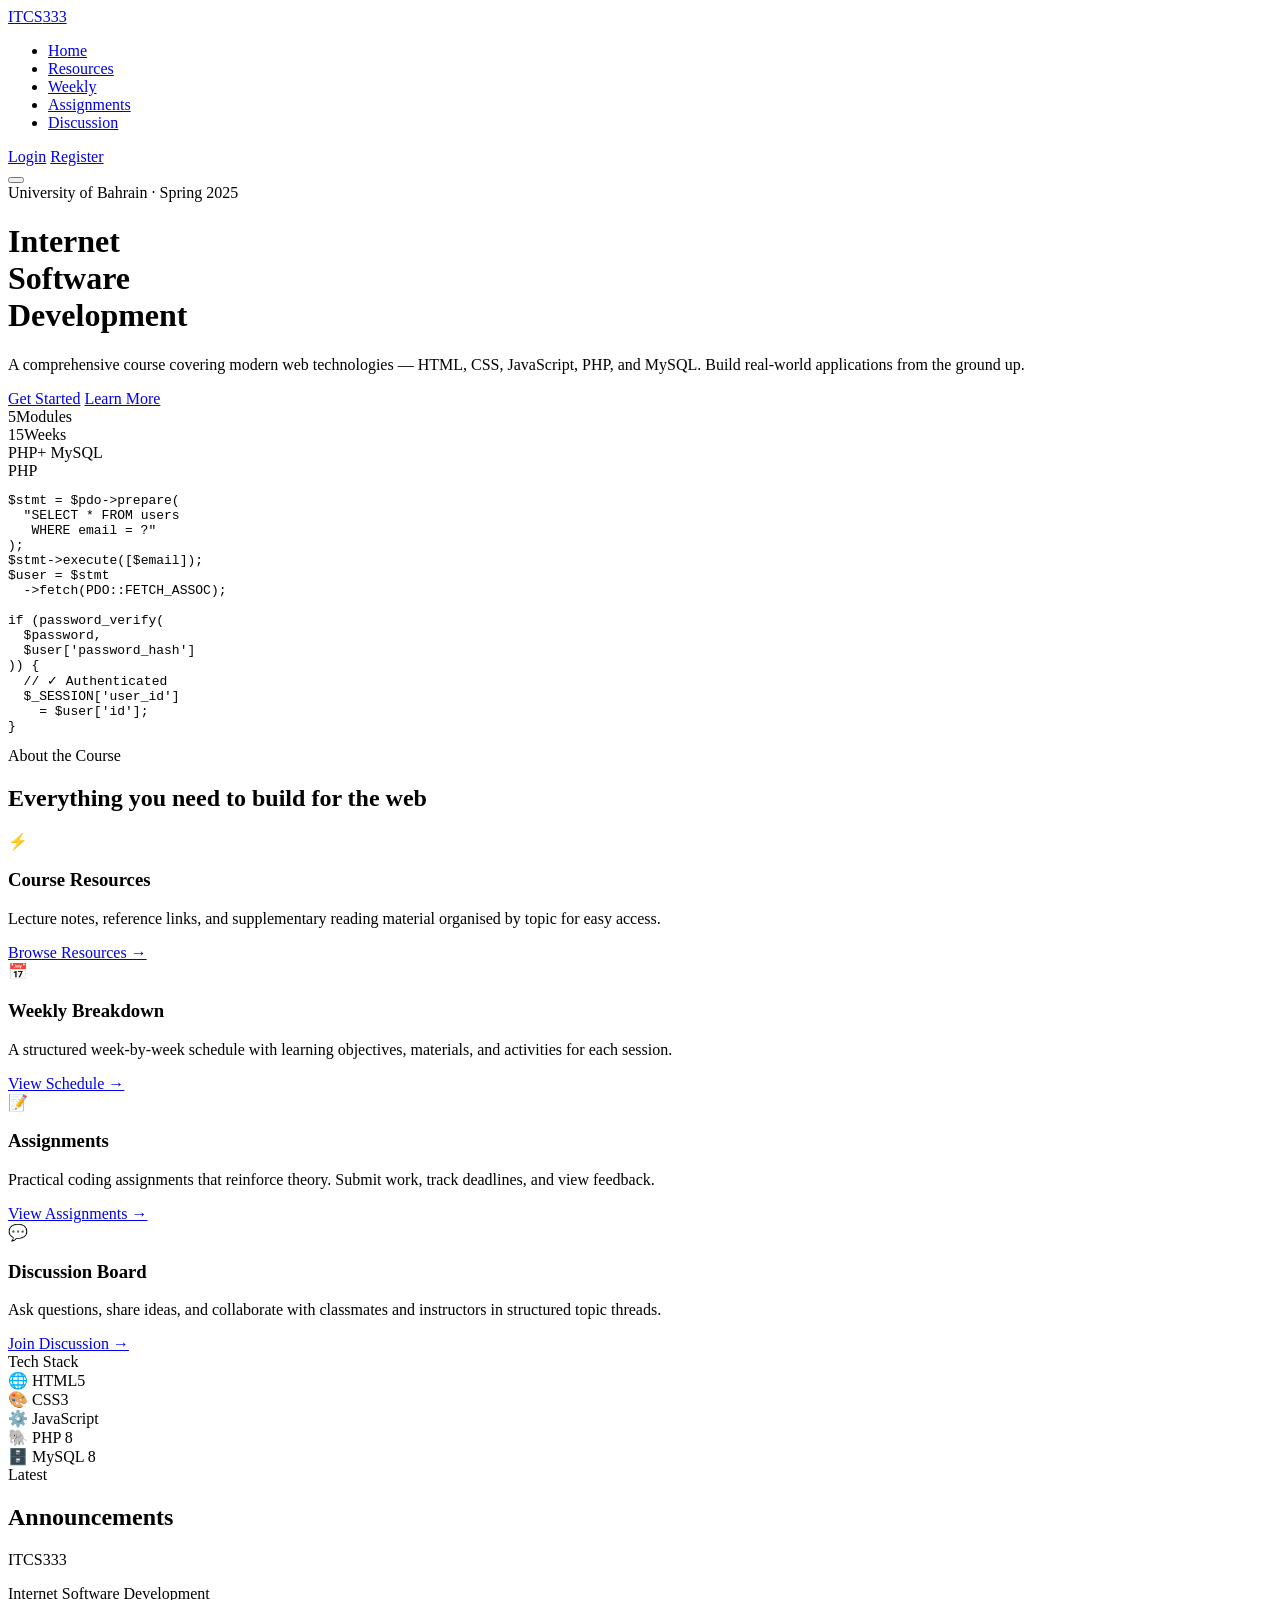
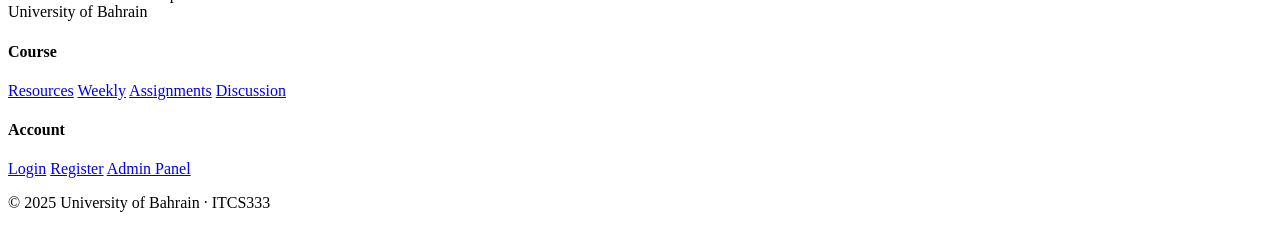
==== commit 6e41e757: "Merge branch 'main' of https://github.com/ITCS333/course-project-sec-1-group-1 ok" ====
--- a/index.html
+++ b/index.html
@@ -7,7 +7,7 @@
   <link rel="preconnect" href="https://fonts.googleapis.com" />
   <link rel="preconnect" href="https://fonts.gstatic.com" crossorigin />
   <link href="https://fonts.googleapis.com/css2?family=Syne:wght@400;600;700;800&family=DM+Sans:ital,opsz,wght@0,9..40,300;0,9..40,400;0,9..40,500;1,9..40,300&display=swap" rel="stylesheet" />
-  <link rel="stylesheet" href="src/common/styles.css" />
+  <link rel="stylesheet" href="src/css/style.css" />
 </head>
 <body>
   <!-- NAV -->
@@ -22,7 +22,8 @@
         <li><a href="src/discussion/index.html">Discussion</a></li>
       </ul>
       <div class="nav-actions" id="nav-actions">
-        <a href="src/auth/login.html" class="btn btn-ghost">Login</a>
+        <a href="src/auth/login.html" class="btn btn-ghost" id="login-btn">Login</a>
+        <a href="src/auth/register.html" class="btn btn-primary" id="register-btn">Register</a>
       </div>
       <button class="nav-hamburger" id="hamburger" aria-label="Toggle menu">
         <span></span><span></span><span></span>
@@ -169,7 +170,7 @@
         <div class="footer-col">
           <h4>Account</h4>
           <a href="src/auth/login.html">Login</a>
-          <a href="src/admin/manage_users.html">Admin Panel</a>
+          <a href="src/auth/register.html">Register</a>
           <a href="src/admin/index.html">Admin Panel</a>
         </div>
       </div>
@@ -179,5 +180,7 @@
     </div>
   </footer>
 
+  <script src="src/js/main.js"></script>
+  <script src="src/js/auth.js"></script>
 </body>
 </html>
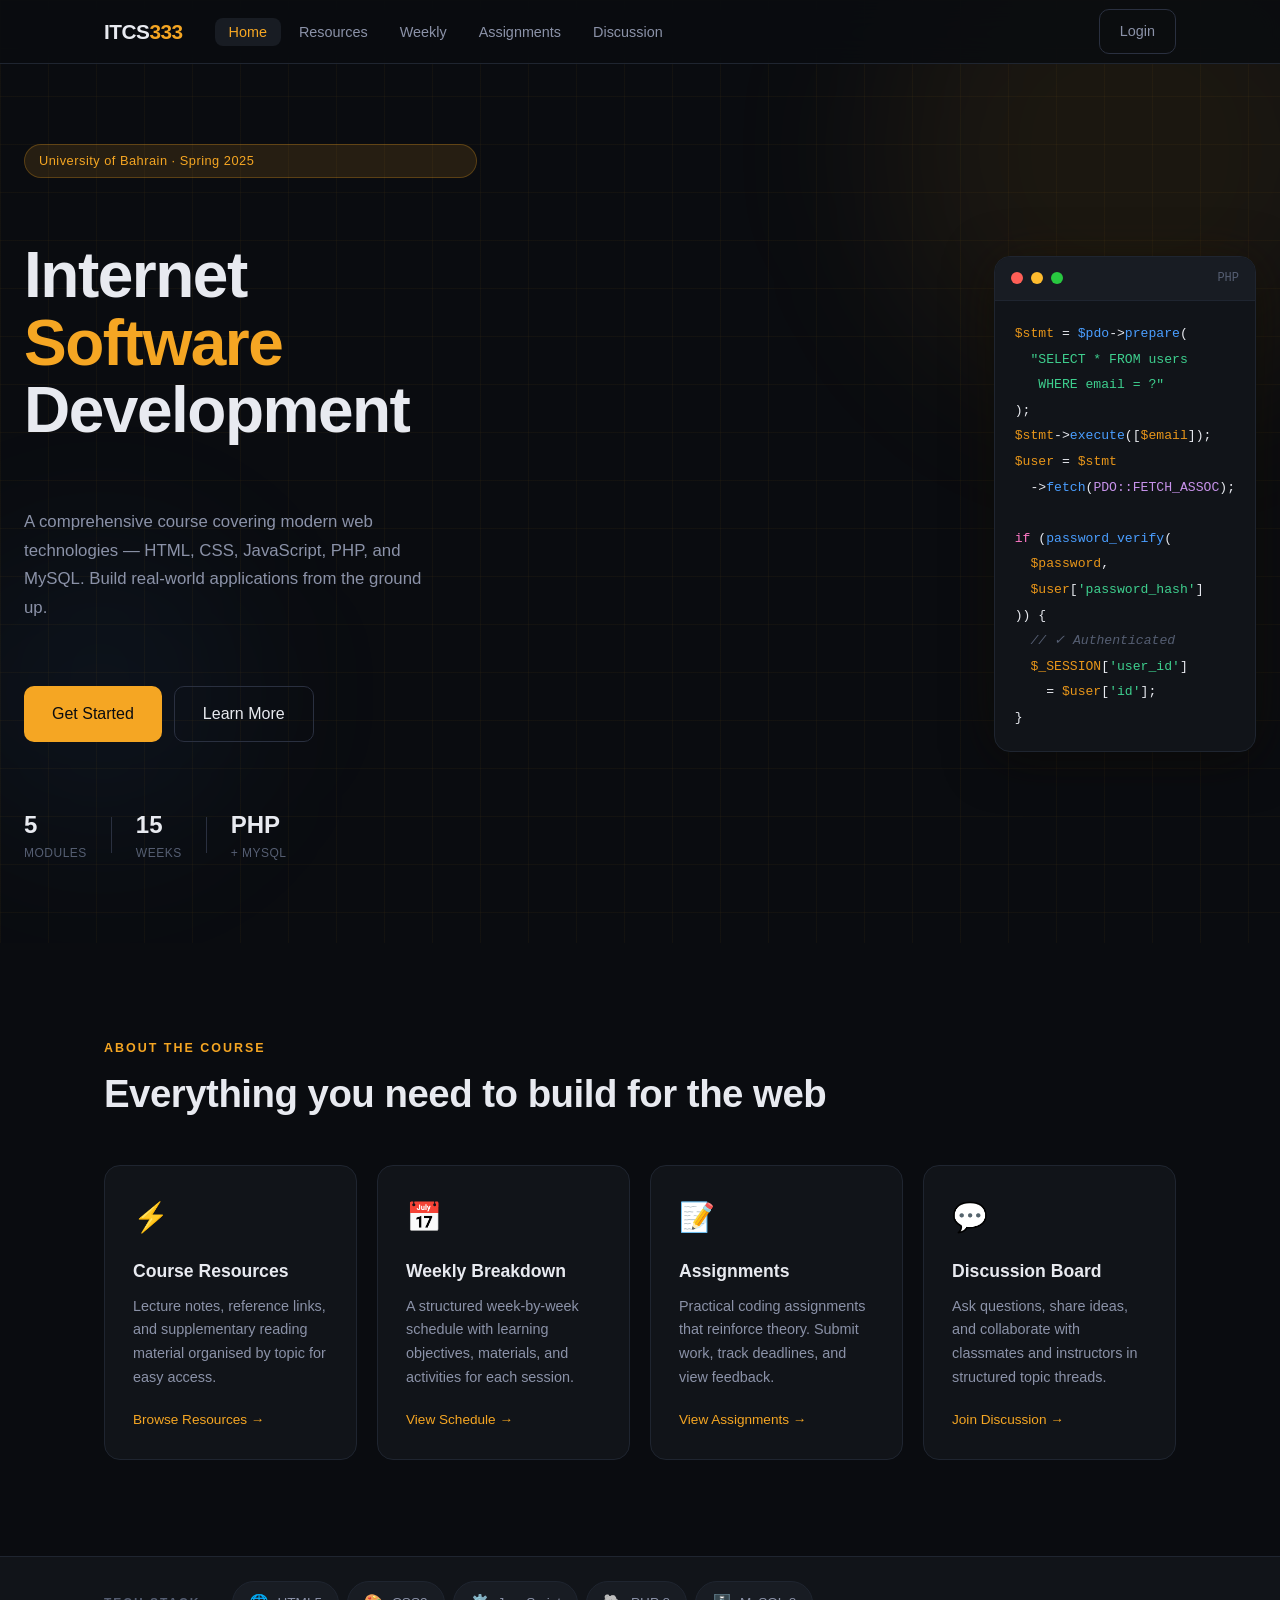
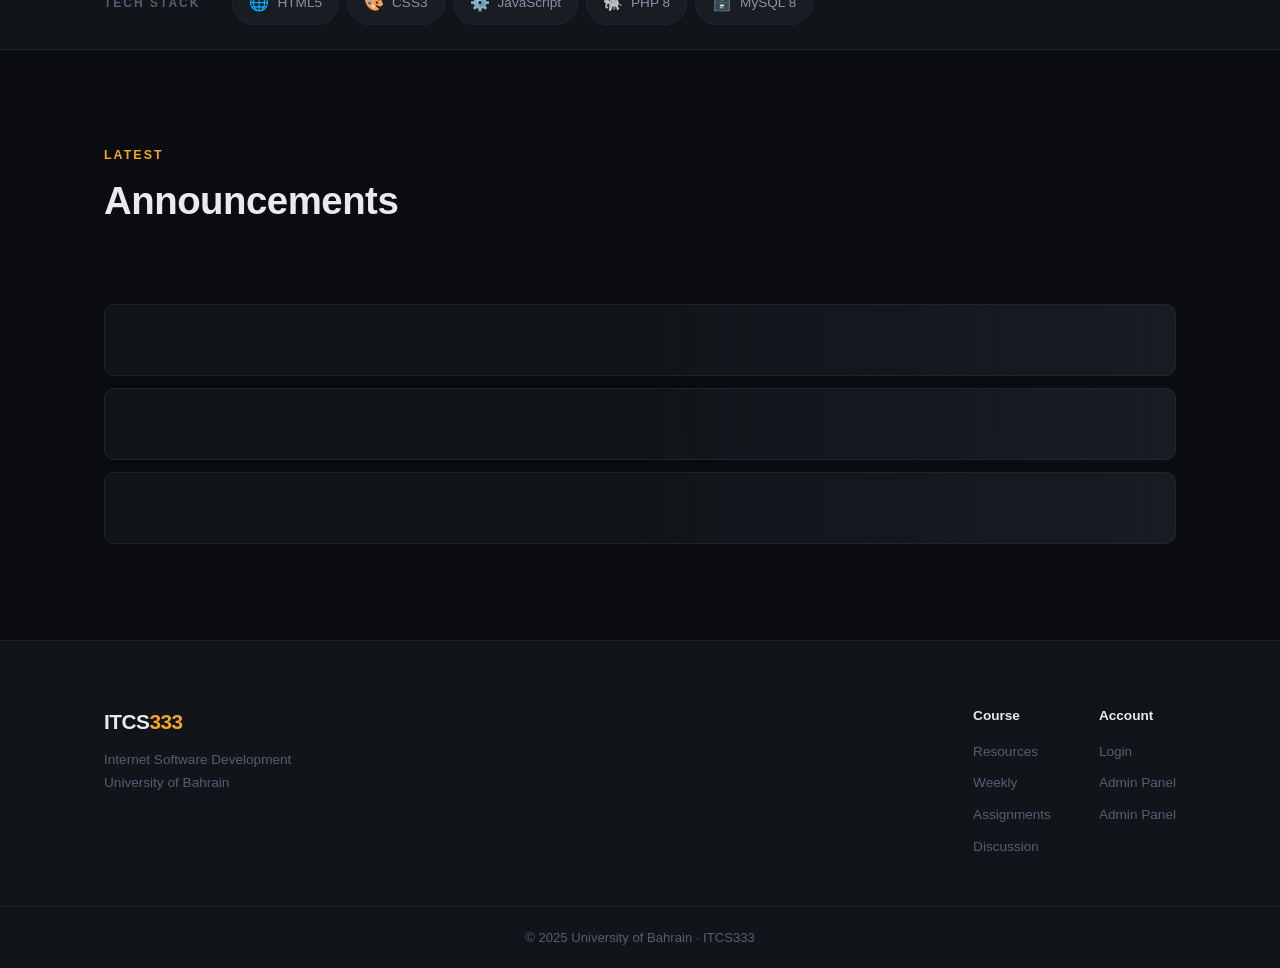
==== commit 16c09fa2: "Merge branch 'main' of https://github.com/ITCS333/course-project-sec-1-group-1" ====
--- a/index.html
+++ b/index.html
@@ -7,7 +7,7 @@
   <link rel="preconnect" href="https://fonts.googleapis.com" />
   <link rel="preconnect" href="https://fonts.gstatic.com" crossorigin />
   <link href="https://fonts.googleapis.com/css2?family=Syne:wght@400;600;700;800&family=DM+Sans:ital,opsz,wght@0,9..40,300;0,9..40,400;0,9..40,500;1,9..40,300&display=swap" rel="stylesheet" />
-  <link rel="stylesheet" href="src/css/style.css" />
+  <link rel="stylesheet" href="src/common/styles.css" />
 </head>
 <body>
   <!-- NAV -->
@@ -22,8 +22,7 @@
         <li><a href="src/discussion/index.html">Discussion</a></li>
       </ul>
       <div class="nav-actions" id="nav-actions">
-        <a href="src/auth/login.html" class="btn btn-ghost" id="login-btn">Login</a>
-        <a href="src/auth/register.html" class="btn btn-primary" id="register-btn">Register</a>
+        <a href="src/auth/login.html" class="btn btn-ghost">Login</a>
       </div>
       <button class="nav-hamburger" id="hamburger" aria-label="Toggle menu">
         <span></span><span></span><span></span>
@@ -170,7 +169,7 @@
         <div class="footer-col">
           <h4>Account</h4>
           <a href="src/auth/login.html">Login</a>
-          <a href="src/auth/register.html">Register</a>
+          <a href="src/admin/manage_users.html">Admin Panel</a>
           <a href="src/admin/index.html">Admin Panel</a>
         </div>
       </div>
@@ -180,7 +179,5 @@
     </div>
   </footer>
 
-  <script src="src/js/main.js"></script>
-  <script src="src/js/auth.js"></script>
 </body>
 </html>
--- a/src/common/styles.css
+++ b/src/common/styles.css
@@ -0,0 +1,487 @@
+/* CSS Styles */
+/* ═══════════════════════════════════════════════
+   ITCS333 — Global Styles
+   Aesthetic: Academic-tech, dark-anchored, amber accent
+   ═══════════════════════════════════════════════ */
+
+/* ── Reset & Variables ── */
+*, *::before, *::after { box-sizing: border-box; margin: 0; padding: 0; }
+
+:root {
+  --bg:         #0a0c10;
+  --bg-2:       #111419;
+  --bg-3:       #181c23;
+  --border:     #1f2530;
+  --border-2:   #2a3040;
+  --text:       #e8eaf0;
+  --text-2:     #8b92a8;
+  --text-3:     #555e72;
+  --accent:     #f5a623;
+  --accent-2:   #e8961a;
+  --accent-dim: rgba(245,166,35,0.12);
+  --accent-glow:rgba(245,166,35,0.25);
+  --blue:       #4a9eff;
+  --green:      #3ecf8e;
+  --red:        #ff5f5f;
+  --radius:     10px;
+  --radius-lg:  16px;
+  --shadow:     0 4px 24px rgba(0,0,0,0.4);
+  --shadow-lg:  0 8px 48px rgba(0,0,0,0.5);
+  --font-head:  'Syne', sans-serif;
+  --font-body:  'DM Sans', sans-serif;
+  --nav-h:      64px;
+  --transition: 0.2s ease;
+}
+
+html { scroll-behavior: smooth; font-size: 16px; }
+
+body {
+  background: var(--bg);
+  color: var(--text);
+  font-family: var(--font-body);
+  font-size: 1rem;
+  line-height: 1.6;
+  -webkit-font-smoothing: antialiased;
+  overflow-x: hidden;
+}
+
+a { color: inherit; text-decoration: none; }
+img { max-width: 100%; display: block; }
+ul { list-style: none; }
+
+/* ── Utility ── */
+.container { max-width: 1120px; margin: 0 auto; padding: 0 24px; }
+
+.btn {
+  display: inline-flex; align-items: center; justify-content: center;
+  gap: 8px; padding: 10px 20px; border-radius: var(--radius);
+  font-family: var(--font-body); font-size: 0.9rem; font-weight: 500;
+  cursor: pointer; border: none; transition: all var(--transition);
+  white-space: nowrap; text-decoration: none;
+}
+.btn-primary { background: var(--accent); color: #0a0c10; }
+.btn-primary:hover { background: var(--accent-2); transform: translateY(-1px); box-shadow: 0 4px 16px var(--accent-glow); }
+.btn-ghost { background: transparent; color: var(--text-2); border: 1px solid var(--border-2); }
+.btn-ghost:hover { color: var(--text); border-color: var(--text-3); }
+.btn-outline { background: transparent; color: var(--text); border: 1px solid var(--border-2); }
+.btn-outline:hover { border-color: var(--accent); color: var(--accent); }
+.btn-danger { background: var(--red); color: #fff; }
+.btn-danger:hover { opacity: 0.85; }
+.btn-lg { padding: 14px 28px; font-size: 1rem; }
+.btn-full { width: 100%; }
+.btn:disabled { opacity: 0.5; cursor: not-allowed; }
+
+/* ── Navbar ── */
+.navbar {
+  position: fixed; top: 0; left: 0; right: 0; z-index: 100;
+  height: var(--nav-h);
+  background: rgba(10,12,16,0.85);
+  border-bottom: 1px solid var(--border);
+  backdrop-filter: blur(16px);
+  -webkit-backdrop-filter: blur(16px);
+  transition: background var(--transition);
+}
+.nav-inner {
+  max-width: 1120px; margin: 0 auto; padding: 0 24px;
+  height: 100%; display: flex; align-items: center; gap: 32px;
+}
+.nav-logo {
+  font-family: var(--font-head); font-size: 1.3rem; font-weight: 800;
+  color: var(--text); letter-spacing: -0.5px;
+}
+.nav-logo span { color: var(--accent); }
+.nav-links { display: flex; gap: 4px; flex: 1; }
+.nav-links a {
+  padding: 6px 14px; border-radius: 8px; font-size: 0.9rem;
+  color: var(--text-2); transition: all var(--transition);
+}
+.nav-links a:hover, .nav-links a.active { color: var(--text); background: var(--bg-3); }
+.nav-links a.active { color: var(--accent); }
+.nav-actions { display: flex; gap: 10px; margin-left: auto; }
+.nav-hamburger { display: none; flex-direction: column; gap: 5px; background: none; border: none; cursor: pointer; padding: 4px; }
+.nav-hamburger span { display: block; width: 22px; height: 2px; background: var(--text-2); border-radius: 2px; transition: all var(--transition); }
+
+/* ── Hero ── */
+.hero {
+  min-height: 100vh; display: flex; align-items: center;
+  padding: var(--nav-h) 24px 0;
+  position: relative; overflow: hidden;
+}
+.hero-bg { position: absolute; inset: 0; z-index: 0; }
+.hero-grid {
+  position: absolute; inset: 0;
+  background-image:
+    linear-gradient(rgba(245,166,35,0.04) 1px, transparent 1px),
+    linear-gradient(90deg, rgba(245,166,35,0.04) 1px, transparent 1px);
+  background-size: 48px 48px;
+}
+.hero-orb {
+  position: absolute; border-radius: 50%; filter: blur(80px); pointer-events: none;
+}
+.orb-1 { width: 500px; height: 500px; background: rgba(245,166,35,0.07); top: -100px; right: -100px; animation: float 8s ease-in-out infinite; }
+.orb-2 { width: 300px; height: 300px; background: rgba(74,158,255,0.05); bottom: 100px; left: -50px; animation: float 10s ease-in-out infinite reverse; }
+@keyframes float { 0%,100% { transform: translateY(0); } 50% { transform: translateY(-30px); } }
+
+.hero { max-width: 100%; }
+.hero-content {
+  position: relative; z-index: 1;
+  max-width: 1120px; margin: 0 auto; padding: 80px 0;
+  display: grid; grid-template-columns: 1fr 1fr; gap: 64px; align-items: center;
+  width: 100%;
+}
+/* hero content is left col */
+.hero-content > *:not(.hero-visual) { grid-column: 1; }
+.hero-visual { grid-column: 2; grid-row: 1 / 6; }
+
+.hero-badge {
+  display: inline-flex; align-items: center; gap: 8px;
+  background: var(--accent-dim); border: 1px solid rgba(245,166,35,0.25);
+  color: var(--accent); padding: 6px 14px; border-radius: 100px;
+  font-size: 0.8rem; font-weight: 500; letter-spacing: 0.5px;
+  opacity: 0; animation: fadeUp 0.6s ease 0.1s forwards;
+}
+.hero-title {
+  font-family: var(--font-head); font-size: clamp(2.8rem, 5vw, 4.2rem);
+  font-weight: 800; line-height: 1.05; letter-spacing: -1.5px;
+  opacity: 0; animation: fadeUp 0.6s ease 0.25s forwards;
+}
+.hero-accent { color: var(--accent); }
+.hero-sub {
+  font-size: 1.05rem; color: var(--text-2); max-width: 420px; line-height: 1.7;
+  opacity: 0; animation: fadeUp 0.6s ease 0.35s forwards;
+}
+.hero-cta {
+  display: flex; gap: 12px; flex-wrap: wrap;
+  opacity: 0; animation: fadeUp 0.6s ease 0.45s forwards;
+}
+.hero-stats {
+  display: flex; align-items: center; gap: 24px;
+  opacity: 0; animation: fadeUp 0.6s ease 0.55s forwards;
+}
+.stat { display: flex; flex-direction: column; }
+.stat-num { font-family: var(--font-head); font-size: 1.5rem; font-weight: 700; color: var(--text); }
+.stat-label { font-size: 0.75rem; color: var(--text-3); text-transform: uppercase; letter-spacing: 0.5px; }
+.stat-divider { width: 1px; height: 36px; background: var(--border-2); }
+
+/* Code card */
+.hero-visual {
+  display: flex; justify-content: center; align-items: center;
+  opacity: 0; animation: fadeIn 0.8s ease 0.5s forwards;
+}
+.code-card {
+  background: var(--bg-2); border: 1px solid var(--border);
+  border-radius: var(--radius-lg); overflow: hidden;
+  box-shadow: var(--shadow-lg), 0 0 60px rgba(245,166,35,0.06);
+  width: 100%; max-width: 400px;
+}
+.code-card-bar {
+  display: flex; align-items: center; gap: 8px;
+  padding: 12px 16px; background: var(--bg-3); border-bottom: 1px solid var(--border);
+}
+.dot { width: 12px; height: 12px; border-radius: 50%; }
+.dot-red { background: #ff5f57; }
+.dot-yellow { background: #febc2e; }
+.dot-green { background: #28c840; }
+.code-lang { margin-left: auto; font-size: 0.75rem; color: var(--text-3); font-family: monospace; }
+.code-body { padding: 20px; overflow: auto; }
+.code-body code { font-family: 'Courier New', monospace; font-size: 0.82rem; line-height: 1.7; }
+.c-keyword { color: #e8961a; }
+.c-fn      { color: #4a9eff; }
+.c-str     { color: #3ecf8e; }
+.c-const   { color: #c792ea; }
+.c-kw2     { color: #ff79c6; }
+.c-comment { color: #555e72; font-style: italic; }
+
+@keyframes fadeUp { from { opacity:0; transform:translateY(20px); } to { opacity:1; transform:translateY(0); } }
+@keyframes fadeIn { from { opacity:0; } to { opacity:1; } }
+
+/* ── Sections ── */
+.section { padding: 96px 0; }
+.section-label {
+  font-size: 0.78rem; font-weight: 600; letter-spacing: 2px;
+  text-transform: uppercase; color: var(--accent); margin-bottom: 12px;
+}
+.section-title {
+  font-family: var(--font-head); font-size: clamp(1.8rem, 3vw, 2.6rem);
+  font-weight: 700; letter-spacing: -0.5px; line-height: 1.2; margin-bottom: 48px;
+}
+
+/* ── Course Info Cards ── */
+.course-info { background: var(--bg); }
+.info-grid { display: grid; grid-template-columns: repeat(auto-fit, minmax(240px, 1fr)); gap: 20px; }
+.info-card {
+  background: var(--bg-2); border: 1px solid var(--border);
+  border-radius: var(--radius-lg); padding: 28px;
+  transition: all var(--transition); cursor: default;
+}
+.info-card:hover {
+  border-color: var(--accent); background: var(--bg-3);
+  transform: translateY(-2px); box-shadow: 0 8px 32px rgba(245,166,35,0.08);
+}
+.info-icon { font-size: 1.8rem; margin-bottom: 16px; }
+.info-card h3 {
+  font-family: var(--font-head); font-size: 1.1rem; font-weight: 700;
+  margin-bottom: 10px; color: var(--text);
+}
+.info-card p { font-size: 0.9rem; color: var(--text-2); line-height: 1.65; margin-bottom: 16px; }
+.info-link { font-size: 0.85rem; color: var(--accent); font-weight: 500; transition: gap var(--transition); }
+.info-link:hover { text-decoration: underline; }
+
+/* ── Tech Strip ── */
+.tech-strip { background: var(--bg-2); border-top: 1px solid var(--border); border-bottom: 1px solid var(--border); padding: 24px 0; }
+.tech-strip .container { display: flex; align-items: center; gap: 32px; flex-wrap: wrap; }
+.tech-label { font-size: 0.75rem; text-transform: uppercase; letter-spacing: 2px; color: var(--text-3); font-weight: 600; }
+.tech-items { display: flex; gap: 8px; flex-wrap: wrap; }
+.tech-item { display: flex; align-items: center; gap: 8px; padding: 8px 16px; background: var(--bg-3); border: 1px solid var(--border); border-radius: 100px; font-size: 0.85rem; color: var(--text-2); }
+.tech-icon { font-size: 1rem; }
+
+/* ── Announcements ── */
+.announcements { background: var(--bg); }
+.announce-header { display: flex; align-items: flex-end; justify-content: space-between; margin-bottom: 32px; }
+.announce-list { display: flex; flex-direction: column; gap: 12px; }
+.announce-item {
+  background: var(--bg-2); border: 1px solid var(--border);
+  border-radius: var(--radius); padding: 20px 24px;
+  display: flex; align-items: flex-start; gap: 16px;
+  transition: border-color var(--transition);
+}
+.announce-item:hover { border-color: var(--border-2); }
+.announce-dot { width: 8px; height: 8px; border-radius: 50%; background: var(--accent); margin-top: 6px; flex-shrink: 0; }
+.announce-body { flex: 1; }
+.announce-title { font-weight: 500; color: var(--text); margin-bottom: 4px; }
+.announce-meta { font-size: 0.82rem; color: var(--text-3); }
+.skeleton {
+  height: 72px; border-radius: var(--radius);
+  background: linear-gradient(90deg, var(--bg-2) 25%, var(--bg-3) 50%, var(--bg-2) 75%);
+  background-size: 200% 100%;
+  animation: shimmer 1.4s infinite;
+}
+@keyframes shimmer { 0% { background-position:200% 0; } 100% { background-position:-200% 0; } }
+
+/* ── Footer ── */
+.footer { background: var(--bg-2); border-top: 1px solid var(--border); padding: 64px 0 0; }
+.footer-inner { display: flex; gap: 64px; flex-wrap: wrap; padding-bottom: 48px; }
+.footer-brand p { font-size: 0.85rem; color: var(--text-3); margin-top: 10px; line-height: 1.7; }
+.footer-links { display: flex; gap: 48px; margin-left: auto; }
+.footer-col { display: flex; flex-direction: column; gap: 10px; }
+.footer-col h4 { font-family: var(--font-head); font-size: 0.85rem; font-weight: 700; color: var(--text); margin-bottom: 4px; }
+.footer-col a { font-size: 0.85rem; color: var(--text-3); transition: color var(--transition); }
+.footer-col a:hover { color: var(--accent); }
+.footer-bottom { border-top: 1px solid var(--border); padding: 20px 24px; text-align: center; font-size: 0.82rem; color: var(--text-3); }
+
+/* ═══════════════════════════════════════════════
+   AUTH PAGES (login.html / register.html)
+   ═══════════════════════════════════════════════ */
+.auth-page {
+  min-height: 100vh; display: flex; align-items: center; justify-content: center;
+  padding: 24px; background: var(--bg);
+  position: relative; overflow: hidden;
+}
+.auth-page::before {
+  content: ''; position: absolute; inset: 0;
+  background-image:
+    linear-gradient(rgba(245,166,35,0.03) 1px, transparent 1px),
+    linear-gradient(90deg, rgba(245,166,35,0.03) 1px, transparent 1px);
+  background-size: 48px 48px;
+}
+.auth-card {
+  background: var(--bg-2); border: 1px solid var(--border);
+  border-radius: var(--radius-lg); padding: 40px;
+  width: 100%; max-width: 440px; position: relative; z-index: 1;
+  box-shadow: var(--shadow-lg);
+  animation: fadeUp 0.5s ease forwards;
+}
+.auth-logo { text-align: center; margin-bottom: 32px; }
+.auth-logo .nav-logo { font-size: 1.6rem; }
+.auth-logo p { font-size: 0.85rem; color: var(--text-3); margin-top: 6px; }
+.auth-title {
+  font-family: var(--font-head); font-size: 1.5rem; font-weight: 700;
+  text-align: center; margin-bottom: 8px;
+}
+.auth-sub { text-align: center; font-size: 0.88rem; color: var(--text-2); margin-bottom: 32px; }
+
+/* Forms */
+.form-group { display: flex; flex-direction: column; gap: 6px; margin-bottom: 18px; }
+.form-label { font-size: 0.85rem; font-weight: 500; color: var(--text-2); }
+.form-input {
+  background: var(--bg-3); border: 1px solid var(--border-2);
+  border-radius: var(--radius); padding: 11px 14px;
+  color: var(--text); font-family: var(--font-body); font-size: 0.95rem;
+  transition: border-color var(--transition), box-shadow var(--transition);
+  width: 100%;
+}
+.form-input:focus { outline: none; border-color: var(--accent); box-shadow: 0 0 0 3px var(--accent-dim); }
+.form-input::placeholder { color: var(--text-3); }
+.form-input.error { border-color: var(--red); }
+.form-error { font-size: 0.8rem; color: var(--red); min-height: 16px; }
+.form-hint { font-size: 0.8rem; color: var(--text-3); }
+
+.auth-footer { text-align: center; margin-top: 24px; font-size: 0.88rem; color: var(--text-3); }
+.auth-footer a { color: var(--accent); font-weight: 500; }
+.auth-footer a:hover { text-decoration: underline; }
+
+.alert {
+  padding: 12px 16px; border-radius: var(--radius); font-size: 0.88rem;
+  margin-bottom: 20px; display: none;
+}
+.alert.show { display: block; }
+.alert-error { background: rgba(255,95,95,0.1); border: 1px solid rgba(255,95,95,0.25); color: #ff8080; }
+.alert-success { background: rgba(62,207,142,0.1); border: 1px solid rgba(62,207,142,0.25); color: var(--green); }
+
+/* Password strength */
+.pw-strength { display: flex; gap: 4px; margin-top: 6px; }
+.pw-bar { height: 3px; flex: 1; border-radius: 2px; background: var(--border-2); transition: background 0.3s; }
+.pw-bar.weak   { background: var(--red); }
+.pw-bar.fair   { background: var(--accent); }
+.pw-bar.strong { background: var(--green); }
+.pw-label { font-size: 0.75rem; color: var(--text-3); margin-top: 4px; }
+
+/* ═══════════════════════════════════════════════
+   ADMIN PANEL (src/admin/)
+   ═══════════════════════════════════════════════ */
+.admin-layout { display: flex; min-height: 100vh; padding-top: var(--nav-h); }
+.admin-sidebar {
+  width: 240px; background: var(--bg-2); border-right: 1px solid var(--border);
+  padding: 24px 16px; position: fixed; top: var(--nav-h); bottom: 0;
+  overflow-y: auto; z-index: 50;
+}
+.sidebar-title { font-size: 0.72rem; text-transform: uppercase; letter-spacing: 2px; color: var(--text-3); font-weight: 600; padding: 0 8px; margin-bottom: 12px; }
+.sidebar-nav { display: flex; flex-direction: column; gap: 2px; }
+.sidebar-link {
+  display: flex; align-items: center; gap: 10px; padding: 10px 12px;
+  border-radius: 8px; font-size: 0.9rem; color: var(--text-2);
+  transition: all var(--transition);
+}
+.sidebar-link:hover { background: var(--bg-3); color: var(--text); }
+.sidebar-link.active { background: var(--accent-dim); color: var(--accent); }
+.sidebar-icon { width: 18px; text-align: center; }
+.admin-main { flex: 1; margin-left: 240px; padding: 32px; }
+.admin-header { margin-bottom: 32px; }
+.admin-header h1 { font-family: var(--font-head); font-size: 1.8rem; font-weight: 700; }
+.admin-header p { color: var(--text-2); font-size: 0.9rem; margin-top: 4px; }
+
+/* Stats cards */
+.stats-grid { display: grid; grid-template-columns: repeat(auto-fit, minmax(180px, 1fr)); gap: 16px; margin-bottom: 32px; }
+.stat-card {
+  background: var(--bg-2); border: 1px solid var(--border);
+  border-radius: var(--radius); padding: 20px;
+}
+.stat-card-label { font-size: 0.8rem; color: var(--text-3); text-transform: uppercase; letter-spacing: 0.5px; margin-bottom: 8px; }
+.stat-card-num { font-family: var(--font-head); font-size: 2rem; font-weight: 700; color: var(--text); }
+.stat-card-sub { font-size: 0.78rem; color: var(--text-3); margin-top: 4px; }
+
+/* Tables */
+.table-card { background: var(--bg-2); border: 1px solid var(--border); border-radius: var(--radius-lg); overflow: hidden; }
+.table-card-header { display: flex; align-items: center; justify-content: space-between; padding: 20px 24px; border-bottom: 1px solid var(--border); }
+.table-card-header h2 { font-family: var(--font-head); font-size: 1.1rem; font-weight: 700; }
+.data-table { width: 100%; border-collapse: collapse; }
+.data-table th {
+  text-align: left; padding: 12px 24px; font-size: 0.78rem;
+  text-transform: uppercase; letter-spacing: 0.5px;
+  color: var(--text-3); background: var(--bg-3);
+  border-bottom: 1px solid var(--border); font-weight: 600;
+}
+.data-table td { padding: 14px 24px; font-size: 0.9rem; border-bottom: 1px solid var(--border); vertical-align: middle; }
+.data-table tr:last-child td { border-bottom: none; }
+.data-table tr:hover td { background: rgba(255,255,255,0.01); }
+.data-table .actions { display: flex; gap: 8px; }
+
+/* Badges */
+.badge {
+  display: inline-flex; align-items: center; padding: 3px 10px;
+  border-radius: 100px; font-size: 0.75rem; font-weight: 600;
+}
+.badge-admin  { background: rgba(245,166,35,0.15); color: var(--accent); }
+.badge-student{ background: rgba(74,158,255,0.15); color: var(--blue); }
+.badge-active { background: rgba(62,207,142,0.15); color: var(--green); }
+
+/* Search bar */
+.search-bar {
+  display: flex; align-items: center; gap: 10px;
+  background: var(--bg-3); border: 1px solid var(--border-2);
+  border-radius: var(--radius); padding: 8px 14px;
+}
+.search-bar input {
+  background: none; border: none; color: var(--text);
+  font-family: var(--font-body); font-size: 0.9rem; outline: none; width: 200px;
+}
+.search-bar input::placeholder { color: var(--text-3); }
+
+/* Modal */
+.modal-overlay {
+  position: fixed; inset: 0; background: rgba(0,0,0,0.6);
+  z-index: 200; display: flex; align-items: center; justify-content: center;
+  padding: 24px; opacity: 0; pointer-events: none; transition: opacity 0.2s;
+}
+.modal-overlay.open { opacity: 1; pointer-events: auto; }
+.modal {
+  background: var(--bg-2); border: 1px solid var(--border);
+  border-radius: var(--radius-lg); padding: 32px; width: 100%; max-width: 480px;
+  transform: translateY(16px); transition: transform 0.2s;
+}
+.modal-overlay.open .modal { transform: translateY(0); }
+.modal-title { font-family: var(--font-head); font-size: 1.2rem; font-weight: 700; margin-bottom: 20px; }
+.modal-actions { display: flex; gap: 10px; margin-top: 24px; justify-content: flex-end; }
+
+/* Pagination */
+.pagination { display: flex; align-items: center; gap: 4px; padding: 20px 24px; justify-content: center; border-top: 1px solid var(--border); }
+.page-btn {
+  width: 36px; height: 36px; border-radius: 8px; border: 1px solid var(--border);
+  background: none; color: var(--text-2); font-size: 0.88rem; cursor: pointer;
+  transition: all var(--transition); display: flex; align-items: center; justify-content: center;
+}
+.page-btn:hover { border-color: var(--accent); color: var(--accent); }
+.page-btn.active { background: var(--accent); border-color: var(--accent); color: #0a0c10; font-weight: 600; }
+
+/* ── Responsive ── */
+@media (max-width: 900px) {
+  .hero-content { grid-template-columns: 1fr; gap: 48px; }
+  .hero-visual { grid-column: 1; grid-row: auto; }
+  .hero-title { font-size: 2.6rem; }
+  .admin-sidebar { transform: translateX(-100%); transition: transform 0.2s; }
+  .admin-sidebar.open { transform: translateX(0); }
+  .admin-main { margin-left: 0; }
+}
+
+@media (max-width: 640px) {
+  .nav-links, .nav-actions { display: none; }
+  .nav-hamburger { display: flex; }
+  .nav-links.open {
+    display: flex; flex-direction: column;
+    position: absolute; top: var(--nav-h); left: 0; right: 0;
+    background: var(--bg-2); border-bottom: 1px solid var(--border);
+    padding: 16px;
+  }
+  .hero-title { font-size: 2rem; }
+  .hero-cta { flex-direction: column; }
+  .auth-card { padding: 28px 20px; }
+  .footer-inner { flex-direction: column; gap: 32px; }
+  .footer-links { margin-left: 0; }
+}
+
+/* ── Notification toast ── */
+.toast {
+  position: fixed; bottom: 24px; right: 24px; z-index: 300;
+  background: var(--bg-2); border: 1px solid var(--border);
+  border-radius: var(--radius); padding: 14px 20px;
+  font-size: 0.9rem; box-shadow: var(--shadow);
+  transform: translateY(20px); opacity: 0;
+  transition: all 0.3s; pointer-events: none;
+}
+.toast.show { transform: translateY(0); opacity: 1; pointer-events: auto; }
+.toast.success { border-left: 3px solid var(--green); }
+.toast.error   { border-left: 3px solid var(--red); }
+
+/* ── Loading spinner ── */
+.spinner {
+  width: 20px; height: 20px; border: 2px solid var(--border-2);
+  border-top-color: var(--accent); border-radius: 50%;
+  animation: spin 0.6s linear infinite; display: inline-block;
+}
+@keyframes spin { to { transform: rotate(360deg); } }
+
+/* ── Empty state ── */
+.empty-state { text-align: center; padding: 64px 24px; color: var(--text-3); }
+.empty-state-icon { font-size: 3rem; margin-bottom: 16px; }
+.empty-state h3 { font-family: var(--font-head); font-size: 1.1rem; font-weight: 600; color: var(--text-2); margin-bottom: 8px; }
+.empty-state p { font-size: 0.88rem; }
